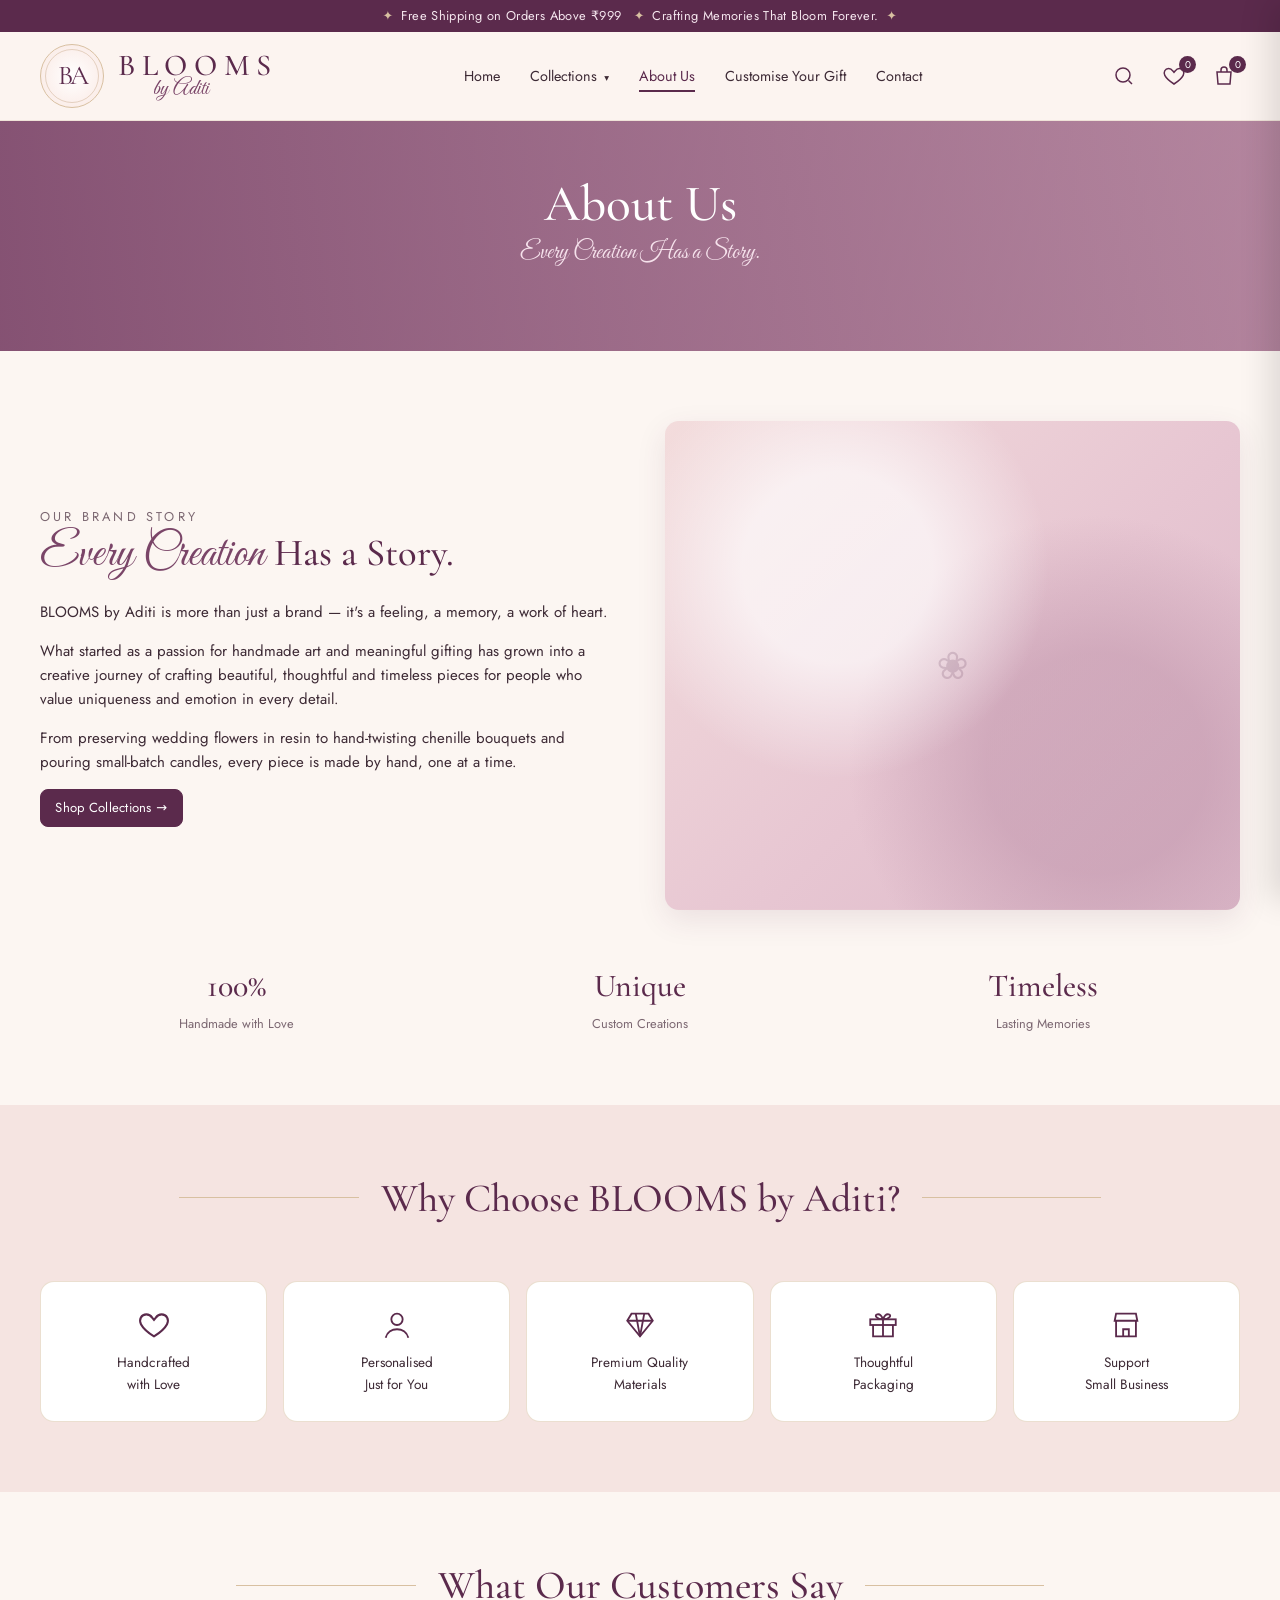
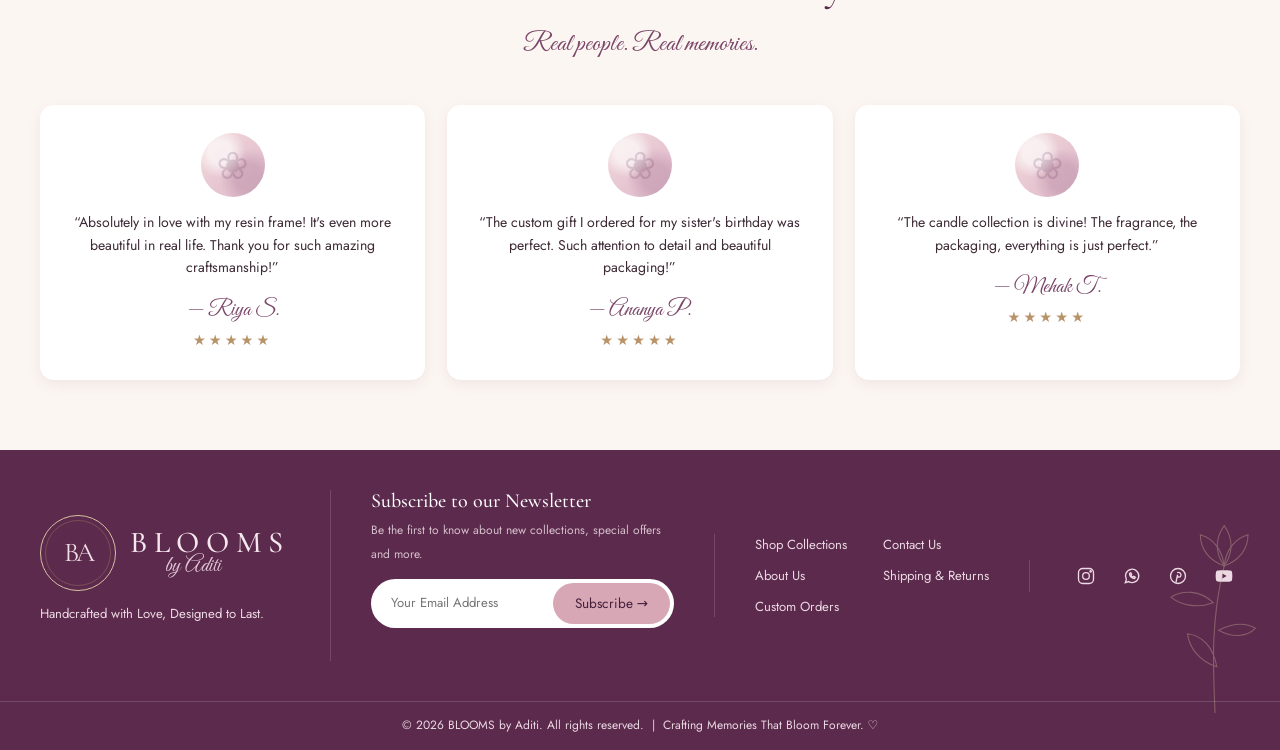
==== about.html @ 538638f1 "BLOOMS by Aditi website: home, collections, product, about and contact pages" ====
<!DOCTYPE html>
<html lang="en">
<head>
  <meta charset="UTF-8">
  <meta name="viewport" content="width=device-width, initial-scale=1.0">
  <title>About Us — BLOOMS by Aditi</title>
  <link rel="preconnect" href="https://fonts.googleapis.com">
  <link rel="preconnect" href="https://fonts.gstatic.com" crossorigin>
  <link href="https://fonts.googleapis.com/css2?family=Cormorant+Garamond:wght@400;500;600&family=Great+Vibes&family=Jost:wght@300;400;500;600&display=swap" rel="stylesheet">
  <link rel="stylesheet" href="css/style.css">
</head>
<body data-page="about">
  <div id="site-header"></div>

  <main>
    <section class="page-banner ph" data-img="banner-about.jpg">
      <div>
        <h1>About Us</h1>
        <p class="script">Every Creation Has a Story.</p>
      </div>
    </section>

    <section class="section">
      <div class="container story-grid">
        <div class="reveal">
          <span class="eyebrow" style="font-size:.8rem;letter-spacing:.25em;text-transform:uppercase;color:var(--muted)">Our Brand Story</span>
          <h2><span class="script" style="font-size:1.2em">Every Creation</span> Has a Story.</h2>
          <p>BLOOMS by Aditi is more than just a brand — it's a feeling, a memory, a work of heart.</p>
          <p>What started as a passion for handmade art and meaningful gifting has grown into a creative journey of crafting beautiful, thoughtful and timeless pieces for people who value uniqueness and emotion in every detail.</p>
          <p>From preserving wedding flowers in resin to hand-twisting chenille bouquets and pouring small-batch candles, every piece is made by hand, one at a time.</p>
          <a href="collections.html" class="btn btn-primary btn-sm">Shop Collections →</a>
        </div>
        <div class="ph reveal" data-img="about-story.jpg" role="img" aria-label="Aditi crafting a resin piece"></div>
      </div>
      <div class="container stats">
        <div><strong>100%</strong><span>Handmade with Love</span></div>
        <div><strong>Unique</strong><span>Custom Creations</span></div>
        <div><strong>Timeless</strong><span>Lasting Memories</span></div>
      </div>
    </section>

    <section class="section" style="background:var(--blush)">
      <div class="container">
        <div class="section-title"><h2>Why Choose BLOOMS by Aditi?</h2></div>
        <div class="values" id="values"></div>
      </div>
    </section>

    <section class="section">
      <div class="container">
        <div class="section-title">
          <h2>What Our Customers Say</h2>
          <p class="script">Real people. Real memories.</p>
        </div>
        <div class="reviews-grid" id="reviews"></div>
      </div>
    </section>
  </main>

  <div id="site-footer"></div>

  <script src="js/main.js"></script>
  <script>
    window.pageInit = () => {
      const vals = [
        [ICON.heart, "Handcrafted<br>with Love"],
        [ICON.user, "Personalised<br>Just for You"],
        [ICON.diamond, "Premium Quality<br>Materials"],
        [ICON.gift, "Thoughtful<br>Packaging"],
        [ICON.shop, "Support<br>Small Business"],
      ];
      document.getElementById("values").innerHTML =
        vals.map(([i, t]) => `<div class="value reveal">${i}${t}</div>`).join("");

      const reviews = [
        ["Absolutely in love with my resin frame! It's even more beautiful in real life. Thank you for such amazing craftsmanship!", "Riya S.", "avatar-1.jpg"],
        ["The custom gift I ordered for my sister's birthday was perfect. Such attention to detail and beautiful packaging!", "Ananya P.", "avatar-2.jpg"],
        ["The candle collection is divine! The fragrance, the packaging, everything is just perfect.", "Mehak T.", "avatar-3.jpg"],
      ];
      document.getElementById("reviews").innerHTML = reviews.map(([q, n, img]) => `
        <div class="review-card reveal">
          <div class="ph avatar" data-img="${img}"></div>
          <p>“${q}”</p>
          <cite class="script" style="font-style:normal;font-size:1.4rem">— ${n}</cite>
          <div class="stars">★★★★★</div>
        </div>`).join("");
    };
  </script>
</body>
</html>
---- css/style.css ----
/* =========================================================
   BLOOMS by Aditi — Global Styles
   ========================================================= */
:root {
  --plum: #5b2a4c;
  --plum-dark: #45203a;
  --plum-soft: #7a4568;
  --mauve: #b88aa3;
  --blush: #f5e4e1;
  --blush-2: #efd6d4;
  --cream: #fcf6f2;
  --cream-2: #f8ede8;
  --gold: #b8936a;
  --gold-soft: #d8c0a1;
  --text: #3d2a35;
  --muted: #7c6872;
  --white: #fff;
  --radius: 14px;
  --shadow: 0 10px 30px rgba(91, 42, 76, 0.10);
  --shadow-sm: 0 4px 14px rgba(91, 42, 76, 0.08);
  --serif: "Cormorant Garamond", "Playfair Display", Georgia, serif;
  --script: "Great Vibes", "Allura", cursive;
  --sans: "Jost", "Poppins", system-ui, sans-serif;
  --container: 1200px;
}

*, *::before, *::after { box-sizing: border-box; }
html { scroll-behavior: smooth; }
body {
  margin: 0;
  font-family: var(--sans);
  color: var(--text);
  background: var(--cream);
  line-height: 1.6;
  font-size: 15px;
  -webkit-font-smoothing: antialiased;
  overflow-x: hidden;
}
img { max-width: 100%; display: block; }
a { color: inherit; text-decoration: none; }
button { font-family: inherit; cursor: pointer; }
h1, h2, h3, h4 { font-family: var(--serif); font-weight: 500; color: var(--plum); margin: 0 0 .5em; line-height: 1.15; }
p { margin: 0 0 1em; }
.container { width: min(var(--container), 100% - 40px); margin-inline: auto; }
.script { font-family: var(--script); font-weight: 400; color: var(--plum-soft); }
.sr-only { position: absolute; width: 1px; height: 1px; overflow: hidden; clip: rect(0 0 0 0); }

/* ---------- Image placeholders (photo with soft fallback) ---------- */
.ph {
  position: relative;
  background-color: var(--blush-2);
  background-image:
    radial-gradient(circle at 30% 30%, rgba(255,255,255,.65) 0 18%, transparent 40%),
    radial-gradient(circle at 75% 70%, rgba(184,138,163,.45) 0 20%, transparent 45%),
    linear-gradient(135deg, #f3dcdc, #e7c6d2 55%, #dcb9c9);
  background-size: cover;
  background-position: center;
  overflow: hidden;
}
.ph[data-img] { background-size: cover; }
.ph::after { /* subtle flower mark when no image loaded */
  content: "❀";
  position: absolute; inset: 0;
  display: grid; place-items: center;
  font-size: 2.4rem; color: rgba(91,42,76,.18);
  pointer-events: none;
}
.ph.loaded::after { display: none; }

/* ---------- Buttons ---------- */
.btn {
  display: inline-flex; align-items: center; gap: .55em;
  padding: .8em 1.6em;
  border-radius: 8px;
  font-size: .9rem; letter-spacing: .02em;
  border: 1px solid var(--plum);
  transition: all .25s ease;
}
.btn-primary { background: var(--plum); color: var(--white); }
.btn-primary:hover { background: var(--plum-dark); transform: translateY(-2px); box-shadow: var(--shadow); }
.btn-outline { background: transparent; color: var(--plum); }
.btn-outline:hover { background: var(--plum); color: var(--white); }
.btn-sm { padding: .55em 1.1em; font-size: .82rem; }
.btn-block { width: 100%; justify-content: center; }
.arrow-link { font-size: .82rem; color: var(--plum); border-bottom: 1px solid var(--gold-soft); padding-bottom: 2px; display: inline-flex; gap: .4em; align-items: center; transition: gap .2s; }
.arrow-link:hover { gap: .75em; }

/* ---------- Announcement bar ---------- */
.announce {
  background: var(--plum);
  color: #f5e6ee;
  font-size: .8rem;
  text-align: center;
  padding: .45em 1em;
  letter-spacing: .03em;
}
.announce span.spark { color: var(--gold-soft); margin: 0 .6em; }

/* ---------- Header ---------- */
.site-header {
  position: sticky; top: 0; z-index: 50;
  background: rgba(252, 243, 240, .92);
  backdrop-filter: blur(8px);
  border-bottom: 1px solid rgba(184,147,106,.18);
}
.header-inner { display: flex; align-items: center; justify-content: space-between; gap: 24px; padding: 12px 0; }
.logo { display: flex; align-items: center; gap: 14px; }
.logo-mark {
  width: 64px; height: 64px; border-radius: 50%;
  border: 1.5px solid var(--gold-soft);
  display: grid; place-items: center;
  font-family: var(--serif); font-size: 1.7rem; color: var(--plum);
  letter-spacing: -.12em; position: relative;
  background: radial-gradient(circle, #fff 0, #fbeeea 70%);
}
.logo-mark::before {
  content: ""; position: absolute; inset: 4px; border-radius: 50%;
  border: 1px solid rgba(184,147,106,.35);
}
.logo-text { display: flex; flex-direction: column; line-height: 1; }
.logo-text strong { font-family: var(--serif); font-weight: 500; font-size: 1.9rem; letter-spacing: .22em; color: var(--plum); }
.logo-text em { font-family: var(--script); font-style: normal; font-size: 1.35rem; color: var(--plum-soft); margin-left: 2.2rem; margin-top: -2px; }

.main-nav ul { list-style: none; display: flex; gap: 30px; margin: 0; padding: 0; }
.main-nav a { font-size: .9rem; position: relative; padding: 6px 0; color: var(--text); }
.main-nav a::after { content: ""; position: absolute; left: 0; bottom: 0; height: 1.5px; width: 0; background: var(--plum); transition: width .25s; }
.main-nav a:hover::after, .main-nav a.active::after { width: 100%; }
.main-nav a.active { color: var(--plum); }
.has-dropdown { position: relative; }
.has-dropdown > a::before { content: ""; }
.dropdown {
  position: absolute; top: 100%; left: -16px; min-width: 230px;
  background: var(--white); border-radius: 10px; box-shadow: var(--shadow);
  padding: 10px 0; opacity: 0; visibility: hidden; transform: translateY(8px);
  transition: all .2s; list-style: none; display: block !important;
}
.has-dropdown:hover .dropdown, .has-dropdown:focus-within .dropdown { opacity: 1; visibility: visible; transform: translateY(0); }
.dropdown li a { display: block; padding: 8px 18px; font-size: .85rem; }
.dropdown li a::after { display: none; }
.dropdown li a:hover { background: var(--cream-2); color: var(--plum); }
.chev { font-size: .6rem; margin-left: 3px; }

.header-icons { display: flex; align-items: center; gap: 18px; }
.icon-btn { background: none; border: 0; padding: 4px; color: var(--plum); position: relative; display: grid; place-items: center; }
.icon-btn svg { width: 24px; height: 24px; }
.badge {
  position: absolute; top: -4px; right: -6px;
  background: var(--plum); color: #fff; font-size: .62rem;
  width: 17px; height: 17px; border-radius: 50%; display: grid; place-items: center;
}
.menu-toggle { display: none; }

/* Search overlay */
.search-bar { display: none; padding: 0 0 14px; }
.search-bar.open { display: block; }
.search-bar input {
  width: 100%; padding: 12px 18px; border-radius: 30px;
  border: 1px solid var(--gold-soft); background: #fff; font: inherit; outline: none;
}

/* ---------- Hero ---------- */
.hero {
  position: relative;
  background: linear-gradient(90deg, #fbeee9 0%, #f7e1dd 45%, #f1d3d3 100%);
  overflow: hidden;
}
.hero-inner { display: grid; grid-template-columns: 1fr 1.1fr; align-items: center; min-height: 460px; }
.hero-copy { padding: 60px 0; position: relative; z-index: 2; }
.hero h1 { font-size: clamp(2.6rem, 5vw, 4.1rem); margin-bottom: .35em; }
.hero h1 .script { font-size: 1.25em; line-height: .8; }
.hero p.lead { font-size: 1.05rem; color: var(--text); margin-bottom: 1.8em; }
.hero-actions { display: flex; gap: 16px; flex-wrap: wrap; }
.hero-visual { position: relative; height: 100%; min-height: 460px; }
.hero-visual .ph { position: absolute; inset: 0; border-radius: 0; }
.hero-visual::before {
  content: ""; position: absolute; inset: 0; z-index: 1; pointer-events: none;
  background: linear-gradient(90deg, #f7e1dd 0%, rgba(247,225,221,0) 25%);
}
.hero-floral {
  position: absolute; left: -10px; top: 20px; width: 140px; opacity: .55; z-index: 1;
  color: var(--gold);
}
.sparkle { color: var(--gold); position: absolute; }

/* ---------- Section headings ---------- */
.section { padding: 70px 0; }
.section-sm { padding: 50px 0; }
.section-title { text-align: center; margin-bottom: 40px; }
.section-title .eyebrow { font-size: .78rem; letter-spacing: .3em; text-transform: uppercase; color: var(--muted); display: block; margin-bottom: 6px; }
.section-title h2 {
  font-size: clamp(1.9rem, 3.2vw, 2.5rem);
  display: inline-flex; align-items: center; gap: 22px;
}
.section-title h2::before, .section-title h2::after {
  content: ""; width: clamp(40px, 14vw, 200px); height: 1px; background: var(--gold-soft);
}
.section-title .bow { display: block; color: var(--gold); font-size: 1.1rem; margin-top: -6px; }
.section-title p.script { font-size: 1.6rem; margin-top: -4px; }

/* ---------- Collection cards ---------- */
.collections-grid { display: grid; grid-template-columns: repeat(6, 1fr); gap: 18px; }
.collection-card {
  background: var(--white);
  border: 1px solid rgba(216,192,161,.55);
  border-radius: var(--radius);
  overflow: hidden;
  display: flex; flex-direction: column;
  transition: transform .3s, box-shadow .3s;
}
.collection-card:hover { transform: translateY(-6px); box-shadow: var(--shadow); }
.collection-card .ph { aspect-ratio: 4/3.6; }
.collection-card .body { padding: 16px 14px 18px; display: flex; flex-direction: column; flex: 1; background: linear-gradient(#fff, #fdf6f3); }
.collection-card .num { font-family: var(--serif); font-size: 1rem; color: var(--muted); }
.collection-card h3 { font-size: 1.2rem; margin: 2px 0 6px; }
.collection-card p { font-size: .8rem; color: var(--muted); margin-bottom: 14px; flex: 1; }
.collection-card .ph { transition: transform .5s; }
.collection-card:hover .ph { transform: scale(1.04); }

/* ---------- Bestsellers + About split ---------- */
.split-band { display: grid; grid-template-columns: minmax(0, 1fr) minmax(0, 1fr); background: var(--cream-2); }
.split-band > * { min-width: 0; }
.bestsellers { padding: 40px 40px 40px max(20px, calc((100vw - var(--container)) / 2)); }
.bestsellers-head { display: flex; align-items: center; justify-content: space-between; margin-bottom: 22px; }
.bestsellers-head h2 { font-size: 2rem; margin: 0; }
.bestsellers-head h2 .script { font-size: 1.5rem; margin-left: 8px; }
.slider-nav { display: flex; gap: 8px; }
.round-btn {
  width: 32px; height: 32px; border-radius: 50%;
  border: 1px solid var(--plum); background: transparent; color: var(--plum);
  display: grid; place-items: center; transition: all .2s;
}
.round-btn:hover { background: var(--plum); color: #fff; }
.product-track { display: grid; grid-auto-flow: column; grid-auto-columns: calc((100% - 42px) / 4); gap: 14px; overflow-x: auto; scroll-snap-type: x mandatory; scrollbar-width: none; scroll-behavior: smooth; }
.product-track::-webkit-scrollbar { display: none; }
.product-card { scroll-snap-align: start; position: relative; }
.product-card .ph { aspect-ratio: 1/1; border-radius: 10px; box-shadow: var(--shadow-sm); }
.product-card .wish {
  position: absolute; top: 8px; right: 8px; z-index: 2;
  width: 26px; height: 26px; border-radius: 50%; background: #fff; border: 0;
  display: grid; place-items: center; color: var(--plum); font-size: .8rem;
  box-shadow: 0 2px 6px rgba(0,0,0,.08);
}
.product-card .wish.on { background: var(--plum); color: #fff; }
.product-card h4 { font-family: var(--sans); font-size: .85rem; font-weight: 500; color: var(--text); margin: 12px 0 2px; }
.product-card .price { font-size: .85rem; color: var(--plum); font-weight: 500; }

.about-teaser {
  position: relative; padding: 40px max(20px, calc((100vw - var(--container)) / 2)) 40px 40px;
  background: linear-gradient(120deg, #f7e2e0, #f0d4d6);
  display: grid; grid-template-columns: 1.1fr 1fr; gap: 20px; align-items: center;
  overflow: hidden;
}
.about-teaser .eyebrow { font-family: var(--serif); font-size: 1.2rem; color: var(--text); }
.about-teaser h2 { font-size: 2.3rem; margin: 6px 0 16px; }
.about-teaser p { font-size: .88rem; color: var(--text); }
.polaroid {
  background: #fff; padding: 12px 12px 50px; transform: rotate(5deg);
  box-shadow: var(--shadow); position: relative; width: 100%; max-width: 260px; justify-self: center; margin: 0;
}
.polaroid .ph { aspect-ratio: 1/1; }
.polaroid figcaption { position: absolute; bottom: 10px; left: 0; right: 0; text-align: center; font-family: var(--script); font-size: 1.5rem; color: var(--plum); }

/* ---------- Why choose ---------- */
.why { background: var(--blush); padding: 22px 0; }
.why-inner { display: grid; grid-template-columns: 1.3fr repeat(4, 1fr); align-items: center; }
.why-inner h2 { font-size: 1.6rem; margin: 0; }
.why-item { text-align: center; font-size: .8rem; color: var(--text); border-left: 1px solid var(--gold-soft); padding: 4px 10px; }
.why-item svg { width: 30px; height: 30px; color: var(--plum); margin: 0 auto 6px; display: block; }

/* ---------- Testimonials + Instagram ---------- */
.social-band { display: grid; grid-template-columns: 1fr 1.6fr; gap: 40px; }
.social-band > div:first-child { border-right: 1px solid var(--gold-soft); padding-right: 40px; }
.social-band h2 { font-size: 1.7rem; margin-bottom: 0; }
.social-band .script { font-size: 1.5rem; }
.testimonial { display: flex; align-items: center; gap: 18px; margin-top: 18px; }
.testimonial .avatar { width: 84px; height: 84px; border-radius: 50%; flex-shrink: 0; }
.stars { color: var(--gold); letter-spacing: 3px; font-size: .9rem; }
.testimonial blockquote { margin: 4px 0; font-size: .88rem; }
.testimonial cite { font-family: var(--script); font-style: normal; font-size: 1.3rem; color: var(--plum-soft); }
.t-slider { display: flex; align-items: center; gap: 10px; }
.t-slider .t-arrow { background: none; border: 0; font-size: 1.4rem; color: var(--plum); }
.t-slide { display: none; animation: fade .5s; }
.t-slide.active { display: flex; }
@keyframes fade { from { opacity: 0; transform: translateY(6px); } to { opacity: 1; transform: none; } }
.insta-head { display: flex; justify-content: space-between; align-items: center; margin-bottom: 18px; gap: 12px; }
.insta-grid { display: grid; grid-template-columns: repeat(6, 1fr); gap: 10px; }
.insta-grid a { display: block; position: relative; }
.insta-grid .ph { aspect-ratio: 1/1; border-radius: 4px; }
.insta-grid a::after {
  content: "♡"; position: absolute; inset: 0; display: grid; place-items: center;
  background: rgba(91,42,76,.45); color: #fff; font-size: 1.4rem; opacity: 0; transition: opacity .25s; border-radius: 4px;
}
.insta-grid a:hover::after { opacity: 1; }

/* ---------- Feature banners (raw materials / story) ---------- */
.banners { display: grid; grid-template-columns: 1fr 1fr; gap: 24px; }
.banner { border-radius: var(--radius); overflow: hidden; display: grid; grid-template-columns: 1fr 1.2fr; min-height: 190px; border: 1px solid rgba(216,192,161,.6); }
.banner .ph { min-height: 190px; }
.banner .copy { padding: 28px; display: flex; flex-direction: column; justify-content: center; background: linear-gradient(90deg, #fcefe9, #f8e6e2); }
.banner h3 { font-family: var(--sans); font-size: 1rem; letter-spacing: .1em; text-transform: uppercase; color: var(--plum); }
.banner.story .copy { background: linear-gradient(90deg, #ecd3dc, #e4c3d1); }
.banner.story h3 { font-family: var(--script); text-transform: none; letter-spacing: 0; font-size: 2.6rem; font-weight: 400; }

/* ---------- Newsletter / Footer ---------- */
.site-footer { background: var(--plum); color: #ecd9e3; position: relative; overflow: hidden; }
.footer-grid { display: grid; grid-template-columns: 1fr 1.4fr 1fr auto; gap: 40px; padding: 40px 0; align-items: center; }
.footer-grid > * + * { border-left: 1px solid rgba(255,255,255,.15); padding-left: 40px; }
.site-footer .logo-mark { background: transparent; color: #f2dfe8; border-color: var(--gold-soft); width: 76px; height: 76px; }
.site-footer .logo-text strong { color: #f6e7ee; }
.site-footer .logo-text em { color: #e2c7d6; }
.footer-tag { font-size: .82rem; margin-top: 12px; }
.site-footer h4 { color: #fff; font-size: 1.25rem; margin-bottom: 4px; }
.site-footer small { font-size: .75rem; opacity: .85; }
.newsletter { display: flex; margin-top: 14px; background: #fff; border-radius: 30px; padding: 4px; }
.newsletter input { flex: 1; border: 0; outline: none; padding: 10px 16px; border-radius: 30px; font: inherit; font-size: .82rem; min-width: 0; }
.newsletter button { border: 0; border-radius: 30px; background: #d7a7b6; color: var(--plum-dark); padding: 10px 22px; font-size: .85rem; transition: background .2s; }
.newsletter button:hover { background: #e9bfcc; }
.form-msg { font-size: .8rem; margin-top: 8px; min-height: 1em; color: #f7d9e4; }
.footer-links { display: grid; grid-template-columns: 1fr 1fr; gap: 10px 36px; font-size: .82rem; }
.footer-links a { white-space: nowrap; }
.footer-links a:hover { color: #fff; text-decoration: underline; }
.socials { display: flex; gap: 14px; }
.socials a { width: 32px; height: 32px; display: grid; place-items: center; border-radius: 50%; transition: background .2s; }
.socials a:hover { background: rgba(255,255,255,.12); }
.socials svg { width: 20px; height: 20px; }
.footer-bottom { border-top: 1px solid rgba(255,255,255,.15); text-align: center; font-size: .75rem; padding: 14px 0; }
.footer-floral { position: absolute; right: 10px; bottom: 30px; width: 110px; opacity: .35; color: var(--gold-soft); }

/* ---------- Page banner (inner pages) ---------- */
.page-banner {
  position: relative; min-height: 230px; display: grid; place-items: center; text-align: center;
  background: linear-gradient(90deg, rgba(122,69,104,.85), rgba(184,138,163,.65)), linear-gradient(135deg, #c9a0b5, #a77791);
  color: #fff;
}
.page-banner.ph::after { display: none; }
.page-banner h1 { color: #fff; font-size: clamp(2.2rem, 4vw, 3.2rem); margin: 0; }
.page-banner .script { color: #f6e2ec; font-size: 1.5rem; }
.breadcrumbs { font-size: .8rem; color: var(--muted); padding: 18px 0 0; }
.breadcrumbs a:hover { color: var(--plum); }

/* ---------- Collections page ---------- */
.collections-page-grid { display: grid; grid-template-columns: repeat(3, 1fr); gap: 26px; }
.collections-page-grid .collection-card .ph { aspect-ratio: 4/3; }
.toolbar { display: flex; justify-content: space-between; align-items: center; gap: 14px; margin-bottom: 26px; flex-wrap: wrap; }
.chips { display: flex; gap: 8px; flex-wrap: wrap; }
.chip { border: 1px solid var(--gold-soft); background: #fff; padding: 6px 14px; border-radius: 20px; font-size: .8rem; color: var(--text); transition: all .2s; }
.chip.active, .chip:hover { background: var(--plum); color: #fff; border-color: var(--plum); }
select.sort { border: 1px solid var(--gold-soft); background: #fff; padding: 7px 12px; border-radius: 8px; font: inherit; font-size: .82rem; color: var(--text); }
.shop-grid { display: grid; grid-template-columns: repeat(4, 1fr); gap: 22px; }
.shop-grid .product-card { position: relative; }
.shop-grid .product-card .ph { position: relative; }
.add-mini { margin-top: 8px; }
.pagination { display: flex; gap: 8px; justify-content: center; margin-top: 40px; }
.pagination button { width: 34px; height: 34px; border-radius: 6px; border: 1px solid var(--gold-soft); background: #fff; color: var(--plum); }
.pagination button.active { background: var(--plum); color: #fff; border-color: var(--plum); }

/* ---------- Product page ---------- */
.product-layout { display: grid; grid-template-columns: 90px 1.2fr 1fr; gap: 24px; align-items: start; }
.thumbs { display: flex; flex-direction: column; gap: 12px; }
.thumbs button { padding: 0; border: 1.5px solid transparent; border-radius: 8px; overflow: hidden; background: none; }
.thumbs button.active { border-color: var(--plum); }
.thumbs .ph { aspect-ratio: 1/1; }
.thumbs .ph::after { font-size: 1rem; }
.main-image { border-radius: var(--radius); aspect-ratio: 1/1; box-shadow: var(--shadow-sm); }
.product-info h1 { font-size: 2.3rem; margin-bottom: .2em; }
.product-info .price { font-size: 1.4rem; color: var(--plum); font-weight: 500; }
.product-info .reviews { font-size: .8rem; color: var(--muted); margin: 4px 0 14px; }
.product-info ul { padding-left: 1.1em; font-size: .88rem; }
.product-info h5 { font-family: var(--sans); font-size: .85rem; font-weight: 600; margin: 18px 0 8px; color: var(--plum); }
.swatches { display: flex; gap: 10px; }
.swatch { width: 28px; height: 28px; border-radius: 50%; border: 2px solid #fff; box-shadow: 0 0 0 1px var(--gold-soft); }
.swatch.active { box-shadow: 0 0 0 2px var(--plum); }
.check { display: flex; gap: 8px; align-items: center; font-size: .85rem; margin-bottom: 6px; }
.check input { accent-color: var(--plum); }
textarea, .field {
  width: 100%; border: 1px solid var(--gold-soft); border-radius: 8px; padding: 10px 12px;
  font: inherit; font-size: .85rem; background: #fff; resize: vertical; outline: none;
}
textarea:focus, .field:focus { border-color: var(--plum); }
.qty { display: inline-flex; border: 1px solid var(--gold-soft); border-radius: 8px; overflow: hidden; margin: 14px 0; }
.qty button { width: 36px; border: 0; background: #fff; font-size: 1rem; color: var(--plum); }
.qty input { width: 44px; text-align: center; border: 0; font: inherit; }
.buy-actions { display: grid; gap: 10px; }
.perks { font-size: .8rem; color: var(--muted); margin-top: 14px; display: grid; gap: 4px; }

/* ---------- About page ---------- */
.story-grid { display: grid; grid-template-columns: 1fr 1fr; gap: 50px; align-items: center; }
.story-grid .ph { aspect-ratio: 4/3.4; border-radius: var(--radius); box-shadow: var(--shadow); }
.story-grid h2 { font-size: 2.4rem; }
.stats { display: grid; grid-template-columns: repeat(3, 1fr); text-align: center; gap: 10px; margin-top: 50px; }
.stats strong { font-family: var(--serif); font-size: 2rem; color: var(--plum); display: block; font-weight: 500; }
.stats span { font-size: .8rem; color: var(--muted); }
.values { display: grid; grid-template-columns: repeat(5, 1fr); gap: 16px; text-align: center; }
.value { background: #fff; border-radius: var(--radius); padding: 26px 14px; border: 1px solid rgba(216,192,161,.5); font-size: .85rem; }
.value svg { width: 34px; height: 34px; color: var(--plum); margin: 0 auto 10px; display: block; }
.reviews-grid { display: grid; grid-template-columns: repeat(3, 1fr); gap: 22px; }
.review-card { background: #fff; padding: 28px 24px; border-radius: var(--radius); text-align: center; box-shadow: var(--shadow-sm); font-size: .88rem; }
.review-card .avatar { width: 64px; height: 64px; border-radius: 50%; margin: 0 auto 14px; }

/* ---------- Contact / custom ---------- */
.form-grid { display: grid; grid-template-columns: 1fr 1fr; gap: 16px; }
.form-grid .full { grid-column: 1 / -1; }
.form-grid label { font-size: .82rem; color: var(--muted); display: block; margin-bottom: 6px; }
.contact-layout { display: grid; grid-template-columns: 1fr 1.4fr; gap: 50px; }
.contact-card { background: var(--blush); border-radius: var(--radius); padding: 30px; }
.contact-card p { font-size: .9rem; }

/* ---------- Cart drawer ---------- */
.drawer-backdrop { position: fixed; inset: 0; background: rgba(40,20,32,.4); opacity: 0; visibility: hidden; transition: .3s; z-index: 90; }
.drawer {
  position: fixed; top: 0; right: 0; height: 100%; width: min(380px, 92vw); background: var(--cream);
  z-index: 100; transform: translateX(100%); transition: transform .35s ease; display: flex; flex-direction: column;
  box-shadow: -10px 0 30px rgba(0,0,0,.12);
}
.drawer.open { transform: none; }
.drawer.open + .drawer-backdrop, .drawer-backdrop.open { opacity: 1; visibility: visible; }
.drawer header { display: flex; justify-content: space-between; align-items: center; padding: 20px; border-bottom: 1px solid var(--gold-soft); }
.drawer header h3 { margin: 0; font-size: 1.5rem; }
.drawer .items { flex: 1; overflow: auto; padding: 16px 20px; }
.drawer .item { display: grid; grid-template-columns: 60px 1fr auto; gap: 12px; align-items: center; padding: 10px 0; border-bottom: 1px dashed var(--gold-soft); font-size: .85rem; }
.drawer .item .ph { width: 60px; height: 60px; border-radius: 8px; }
.drawer .item .ph::after { font-size: 1rem; }
.drawer .item button { background: none; border: 0; color: var(--muted); font-size: 1.1rem; }
.drawer footer { padding: 20px; border-top: 1px solid var(--gold-soft); }
.drawer .total { display: flex; justify-content: space-between; margin-bottom: 12px; font-weight: 500; }
.empty { text-align: center; color: var(--muted); padding: 40px 0; }

/* Toast */
.toast {
  position: fixed; bottom: 24px; left: 50%; transform: translate(-50%, 20px);
  background: var(--plum); color: #fff; padding: 10px 22px; border-radius: 30px; font-size: .85rem;
  opacity: 0; transition: .3s; z-index: 120; pointer-events: none;
}
.toast.show { opacity: 1; transform: translate(-50%, 0); }

/* Reveal on scroll */
.reveal { opacity: 0; transform: translateY(24px); transition: opacity .7s ease, transform .7s ease; }
.reveal.in { opacity: 1; transform: none; }

/* Mobile bottom nav */
.mobile-tabbar { display: none; }

/* =========================================================
   Responsive
   ========================================================= */
@media (max-width: 1100px) {
  .collections-grid { grid-template-columns: repeat(3, 1fr); }
  .split-band { grid-template-columns: minmax(0, 1fr); }
  .bestsellers, .about-teaser { padding: 40px 20px; }
  .footer-grid { grid-template-columns: 1fr 1fr; }
  .footer-grid > * + * { border-left: 0; padding-left: 0; }
  .shop-grid { grid-template-columns: repeat(3, 1fr); }
  .values { grid-template-columns: repeat(3, 1fr); }
}

@media (max-width: 900px) {
  .main-nav {
    position: fixed; inset: 0 auto 0 0; width: min(300px, 85vw); background: var(--cream);
    transform: translateX(-100%); transition: transform .3s; z-index: 110; padding: 80px 26px;
    box-shadow: 10px 0 30px rgba(0,0,0,.1);
  }
  .main-nav.open { transform: none; }
  .main-nav ul { flex-direction: column; gap: 14px; }
  .main-nav a { font-size: 1.05rem; }
  .dropdown { position: static; opacity: 1; visibility: visible; transform: none; box-shadow: none; background: transparent; padding: 4px 0 0 10px; }
  .menu-toggle { display: grid; }
  .logo-mark { width: 48px; height: 48px; font-size: 1.3rem; }
  .logo-text strong { font-size: 1.4rem; }
  .logo-text em { font-size: 1.05rem; margin-left: 1.6rem; }
  .header-icons .wish-icon { display: none; }
  .header-inner { gap: 10px; }
  .header-icons { gap: 10px; }
  .logo { gap: 8px; min-width: 0; }

  .hero-inner { grid-template-columns: 1fr; }
  .hero-copy { padding: 40px 0 30px; text-align: left; }
  .hero-visual { min-height: 300px; margin: 0 -20px; }
  .hero-visual::before { background: linear-gradient(180deg, #f7e1dd 0%, rgba(247,225,221,0) 20%); }
  .hero-floral { display: none; }

  .why-inner { grid-template-columns: repeat(2, 1fr); gap: 18px; }
  .why-inner h2 { grid-column: 1 / -1; text-align: center; }
  .why-item { border-left: 0; }
  .social-band { grid-template-columns: 1fr; }
  .social-band > div:first-child { border-right: 0; padding-right: 0; border-bottom: 1px solid var(--gold-soft); padding-bottom: 30px; }
  .insta-grid { grid-template-columns: repeat(3, 1fr); }
  .banners { grid-template-columns: 1fr; }
  .about-teaser { grid-template-columns: 1fr; }
  .product-track { grid-auto-columns: calc((100% - 14px) / 2.3); }

  .collections-page-grid { grid-template-columns: repeat(2, 1fr); }
  .shop-grid { grid-template-columns: repeat(2, 1fr); }
  .product-layout { grid-template-columns: 1fr; }
  .thumbs { flex-direction: row; order: 2; }
  .thumbs button { width: 70px; }
  .story-grid, .contact-layout { grid-template-columns: 1fr; gap: 30px; }
  .reviews-grid { grid-template-columns: 1fr; }

  body { padding-bottom: 64px; }
  .mobile-tabbar {
    display: grid; grid-template-columns: repeat(4, 1fr);
    position: fixed; bottom: 0; left: 0; right: 0; z-index: 60;
    background: #fff; border-top: 1px solid var(--gold-soft); padding: 8px 0 10px;
  }
  .mobile-tabbar a { display: flex; flex-direction: column; align-items: center; font-size: .7rem; color: var(--muted); gap: 2px; }
  .mobile-tabbar a.active { color: var(--plum); }
  .mobile-tabbar svg { width: 22px; height: 22px; }
}

@media (max-width: 600px) {
  .collections-grid { grid-template-columns: repeat(2, 1fr); gap: 12px; }
  .collection-card h3 { font-size: 1.05rem; }
  .section { padding: 50px 0; }
  .section-title h2::before, .section-title h2::after { width: 26px; }
  .footer-grid { grid-template-columns: 1fr; text-align: center; }
  .footer-grid .logo { justify-content: center; }
  .socials { justify-content: center; }
  .footer-links { justify-items: center; }
  .banner { grid-template-columns: 1fr; }
  .banner .ph { min-height: 160px; }
  .testimonial { flex-direction: column; text-align: center; }
  .values { grid-template-columns: repeat(2, 1fr); }
  .form-grid { grid-template-columns: 1fr; }
  .stats strong { font-size: 1.5rem; }
  .announce { font-size: .7rem; }
  .bestsellers-head h2 { font-size: 1.6rem; }
  .bestsellers-head h2 .script { display: block; margin: 0; }
}

@media (prefers-reduced-motion: reduce) {
  *, *::before, *::after { animation: none !important; transition: none !important; }
  .reveal { opacity: 1; transform: none; }
}
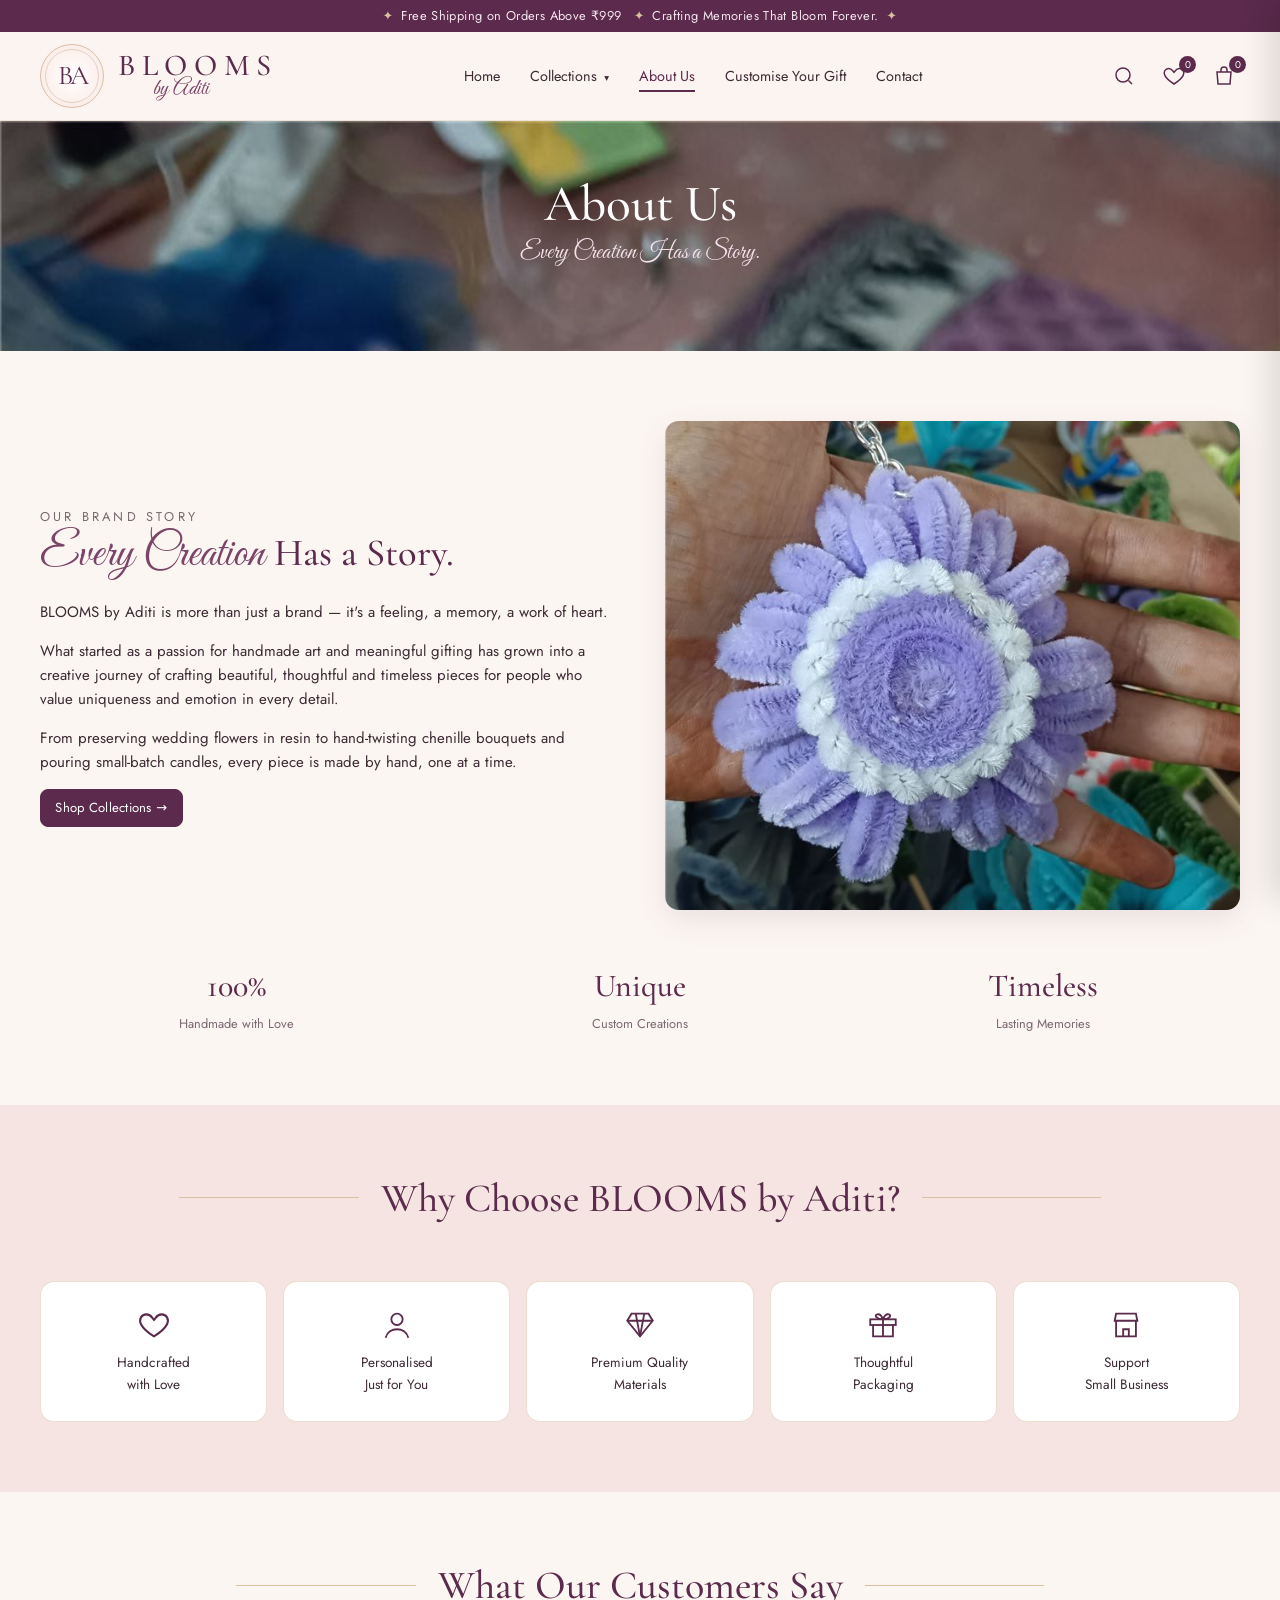
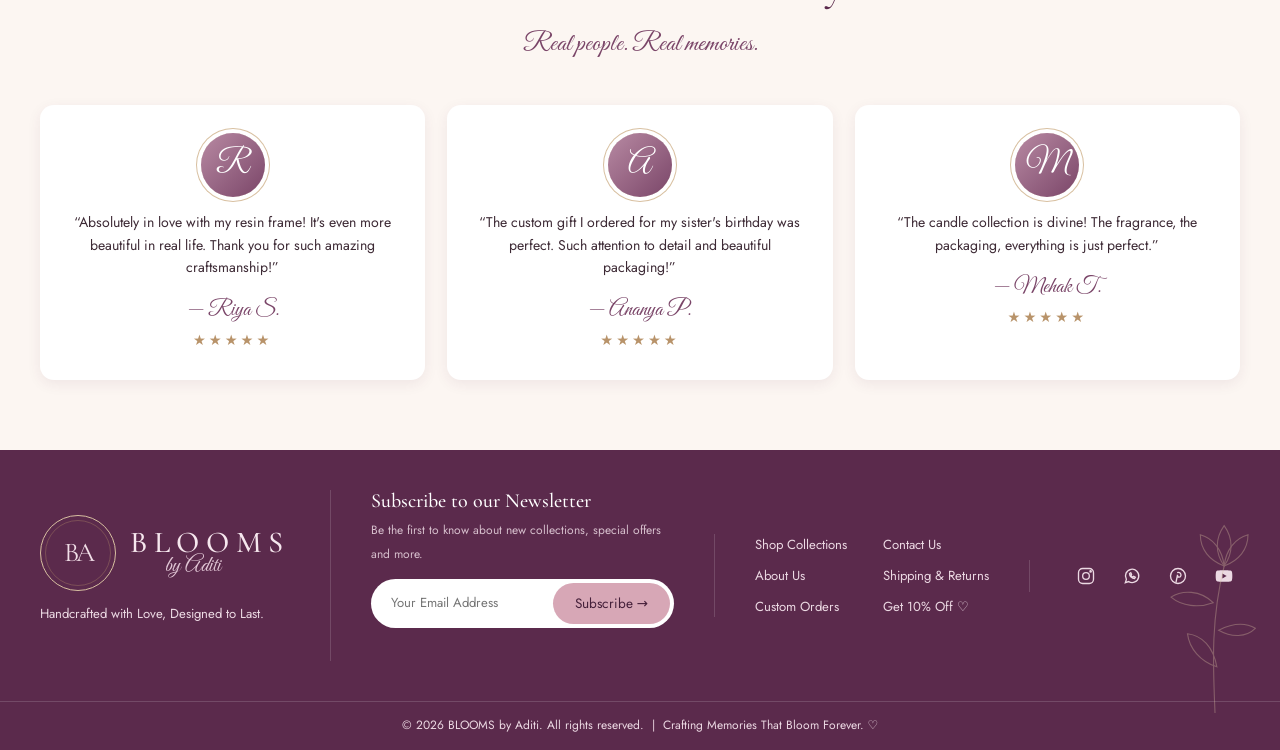
==== commit 6d5bacfa: "Use real product photos and studio videos; real product catalogue" ====
--- a/about.html
+++ b/about.html
@@ -79,7 +79,7 @@
       ];
       document.getElementById("reviews").innerHTML = reviews.map(([q, n, img]) => `
         <div class="review-card reveal">
-          <div class="ph avatar" data-img="${img}"></div>
+          <div class="avatar avatar-initial">${n.charAt(0)}</div>
           <p>“${q}”</p>
           <cite class="script" style="font-style:normal;font-size:1.4rem">— ${n}</cite>
           <div class="stars">★★★★★</div>
--- a/css/style.css
+++ b/css/style.css
@@ -274,6 +274,11 @@
 .social-band .script { font-size: 1.5rem; }
 .testimonial { display: flex; align-items: center; gap: 18px; margin-top: 18px; }
 .testimonial .avatar { width: 84px; height: 84px; border-radius: 50%; flex-shrink: 0; }
+.avatar-initial {
+  display: grid; place-items: center; font-family: var(--script); font-size: 2.6rem; color: #fff;
+  background: linear-gradient(135deg, var(--mauve), var(--plum-soft)); box-shadow: 0 0 0 4px #fff, 0 0 0 5px var(--gold-soft);
+}
+.review-card .avatar-initial { font-size: 2rem; }
 .stars { color: var(--gold); letter-spacing: 3px; font-size: .9rem; }
 .testimonial blockquote { margin: 4px 0; font-size: .88rem; }
 .testimonial cite { font-family: var(--script); font-style: normal; font-size: 1.3rem; color: var(--plum-soft); }
@@ -300,6 +305,22 @@
 .banner h3 { font-family: var(--sans); font-size: 1rem; letter-spacing: .1em; text-transform: uppercase; color: var(--plum); }
 .banner.story .copy { background: linear-gradient(90deg, #ecd3dc, #e4c3d1); }
 .banner.story h3 { font-family: var(--script); text-transform: none; letter-spacing: 0; font-size: 2.6rem; font-weight: 400; }
+
+/* ---------- Watch us create (video reels) ---------- */
+.reels-head { display: flex; justify-content: space-between; align-items: flex-end; gap: 16px; margin-bottom: 22px; }
+.reels-head h2 { font-size: clamp(1.7rem, 3vw, 2.3rem); margin: 0; }
+.reels-head .script { font-size: 1.5rem; }
+.reels { display: grid; grid-auto-flow: column; grid-auto-columns: calc((100% - 4 * 16px) / 5); gap: 16px; overflow-x: auto; scroll-snap-type: x mandatory; scrollbar-width: none; }
+.reels::-webkit-scrollbar { display: none; }
+.reel { margin: 0; position: relative; aspect-ratio: 9 / 16; border-radius: 16px; overflow: hidden; scroll-snap-align: start; background: var(--blush-2); box-shadow: var(--shadow-sm); }
+.reel video { width: 100%; height: 100%; object-fit: cover; display: block; }
+.reel figcaption {
+  position: absolute; left: 0; right: 0; bottom: 0; padding: 30px 14px 12px; color: #fff; font-size: .82rem;
+  background: linear-gradient(transparent, rgba(45,20,36,.7));
+}
+.reel figcaption strong { font-family: var(--serif); font-size: 1.15rem; font-weight: 500; display: block; }
+@media (max-width: 900px) { .reels { grid-auto-columns: 42%; } }
+@media (max-width: 600px) { .reels { grid-auto-columns: 62%; } .reels-head { flex-direction: column; align-items: flex-start; } }
 
 /* ---------- Newsletter / Footer ---------- */
 .site-footer { background: var(--plum); color: #ecd9e3; position: relative; overflow: hidden; }
@@ -356,6 +377,8 @@
 
 /* ---------- Product page ---------- */
 .product-layout { display: grid; grid-template-columns: 90px 1.2fr 1fr; gap: 24px; align-items: start; }
+[hidden] { display: none !important; }
+.product-layout.no-thumbs { grid-template-columns: 1.2fr 1fr; }
 .thumbs { display: flex; flex-direction: column; gap: 12px; }
 .thumbs button { padding: 0; border: 1.5px solid transparent; border-radius: 8px; overflow: hidden; background: none; }
 .thumbs button.active { border-color: var(--plum); }
@@ -433,6 +456,116 @@
 }
 .toast.show { opacity: 1; transform: translate(-50%, 0); }
 
+/* ---------- Newsletter popup: a greeting card that opens like a book ---------- */
+.nl-popup {
+  position: fixed; inset: 0; z-index: 150; display: grid; place-items: center; padding: 16px;
+  background: rgba(45, 20, 36, .55); backdrop-filter: blur(3px);
+  opacity: 0; visibility: hidden; transition: opacity .5s, visibility .5s;
+}
+.nl-popup.show { opacity: 1; visibility: visible; }
+.nl-book {
+  position: relative; width: min(780px, 100%); height: 500px; perspective: 2600px;
+  transform: translateX(-25%) scale(.92); transition: transform 1.4s cubic-bezier(.6,.1,.2,1);
+}
+.nl-popup.show .nl-book { transform: translateX(-25%) scale(1); }
+.nl-popup.open .nl-book { transform: none; }
+.nl-page {
+  position: absolute; top: 0; right: 0; width: 50%; height: 100%;
+  background: #fffaf7; border-radius: 0 14px 14px 0;
+  box-shadow: 0 20px 50px rgba(45,20,36,.35), inset 8px 0 18px -10px rgba(91,42,76,.25);
+  padding: 44px 40px; display: flex; flex-direction: column; justify-content: center;
+}
+.nl-page::before, .nl-back::before { /* inner gold rule like stationery */
+  content: ""; position: absolute; inset: 12px; border: 1px solid rgba(184,147,106,.45); border-radius: 8px; pointer-events: none;
+}
+.nl-cover {
+  position: absolute; top: 0; left: 50%; width: 50%; height: 100%; z-index: 2;
+  transform-origin: left center; transform-style: preserve-3d;
+  transition: transform 1.6s cubic-bezier(.6,.1,.2,1);
+}
+.nl-popup.open .nl-cover { transform: rotateY(-180deg); }
+.nl-face { position: absolute; inset: 0; backface-visibility: hidden; -webkit-backface-visibility: hidden; }
+.nl-front {
+  border-radius: 0 14px 14px 0; color: #f6e7ee; text-align: center;
+  display: flex; flex-direction: column; align-items: center; justify-content: center; gap: 14px; padding: 30px;
+  background:
+    radial-gradient(circle at 20% 15%, rgba(255,255,255,.12) 0 22%, transparent 45%),
+    linear-gradient(150deg, #6d3a5d, var(--plum) 55%, var(--plum-dark));
+  box-shadow: 0 20px 50px rgba(45,20,36,.4), inset -6px 0 14px rgba(0,0,0,.15);
+}
+.nl-front::before { content: ""; position: absolute; inset: 14px; border: 1px solid rgba(216,192,161,.55); border-radius: 8px; }
+.nl-front .script { color: #f3dbe7; font-size: 2.3rem; line-height: 1.1; }
+.nl-front small { letter-spacing: .3em; text-transform: uppercase; font-size: .68rem; color: var(--gold-soft); }
+.nl-seal {
+  width: 74px; height: 74px; border-radius: 50%; display: grid; place-items: center;
+  background: radial-gradient(circle at 35% 30%, #e9cfa9, var(--gold) 60%, #8d6c47);
+  color: var(--plum-dark); font-family: var(--serif); font-size: 1.6rem; letter-spacing: -.1em;
+  box-shadow: 0 4px 10px rgba(0,0,0,.3), inset 0 0 0 4px rgba(255,255,255,.2);
+}
+.nl-back {
+  transform: rotateY(180deg); border-radius: 14px 0 0 14px; background: #fffaf7;
+  box-shadow: 0 20px 50px rgba(45,20,36,.35), inset -8px 0 18px -10px rgba(91,42,76,.25);
+  padding: 44px 40px; display: flex; flex-direction: column; justify-content: center; text-align: center;
+}
+.nl-back h3 { font-family: var(--script); font-weight: 400; font-size: 2.6rem; color: var(--plum); margin-bottom: .3em; }
+.nl-back p { font-size: .9rem; color: var(--text); line-height: 1.75; }
+.nl-eyebrow { font-size: .66rem; letter-spacing: .28em; text-transform: uppercase; color: var(--gold); margin-bottom: 4px; }
+.nl-back .hl { color: var(--plum-soft); font-weight: 500; letter-spacing: .04em; }
+.nl-aside {
+  display: block; align-self: flex-end; margin: -6px 6px 6px 0; transform: rotate(-5deg);
+  font-family: var(--script); font-size: 1.25rem; color: var(--gold);
+}
+.nl-sign { font-family: var(--script); font-size: 1.6rem; color: var(--plum-soft); margin-top: 6px; }
+.nl-form h4 { font-family: var(--serif); font-size: 1.7rem; color: var(--plum); margin: 0 0 4px; text-align: center; }
+.nl-form > p { text-align: center; font-size: .82rem; color: var(--muted); margin-bottom: 20px; }
+.nl-form input {
+  width: 100%; border: 0; border-bottom: 1px solid var(--gold-soft); background: transparent;
+  padding: 10px 2px; font: inherit; font-size: .95rem; outline: none; margin-bottom: 14px; color: var(--text);
+}
+.nl-form input:focus { border-bottom-color: var(--plum); }
+.nl-form .btn { width: 100%; justify-content: center; margin-top: 6px; }
+.nl-ps { display: flex; gap: 12px; align-items: flex-start; margin-top: 24px; font-size: .85rem; line-height: 1.5; }
+.nl-ps .script { font-size: 2.2rem; line-height: .9; color: var(--plum); flex-shrink: 0; }
+.nl-error { color: #b0304a; font-size: .78rem; min-height: 1.1em; margin: -8px 0 6px; }
+.nl-thanks { text-align: center; animation: fade .6s; }
+.nl-thanks h4 { font-family: var(--script); font-weight: 400; font-size: 2.6rem; color: var(--plum); margin: 0; }
+.nl-code {
+  display: inline-flex; align-items: center; gap: 10px; margin: 16px 0 6px; padding: 10px 16px;
+  border: 1.5px dashed var(--gold); border-radius: 8px; font-weight: 600; letter-spacing: .15em; color: var(--plum);
+}
+.nl-code button { border: 0; background: var(--plum); color: #fff; font-size: .7rem; letter-spacing: .05em; padding: 5px 10px; border-radius: 6px; }
+.nl-close {
+  position: absolute; top: 14px; right: 16px; z-index: 5; background: none; border: 0;
+  font-size: .8rem; letter-spacing: .12em; text-transform: uppercase; color: var(--muted);
+}
+.nl-close:hover { color: var(--plum); }
+.nl-popup:not(.open) .nl-close { color: #f3dbe7; }
+.nl-later { display: block; margin: 12px auto 0; background: none; border: 0; font-size: .75rem; color: var(--muted); text-decoration: underline; }
+
+/* Phones: the card opens upwards (top-fold) instead of sideways */
+@media (max-width: 700px) {
+  .nl-book { width: min(400px, 100%); height: min(660px, 92vh); }
+  .nl-book, .nl-popup.show .nl-book { transform: translateY(-25%); }
+  .nl-popup.open .nl-book { transform: none; }
+  .nl-page { top: 50%; width: 100%; height: 50%; border-radius: 0 0 14px 14px; padding: 22px 26px; }
+  .nl-cover { top: 50%; left: 0; width: 100%; height: 50%; transform-origin: center top; }
+  .nl-popup.open .nl-cover { transform: rotateX(180deg); }
+  .nl-front { border-radius: 0 0 14px 14px; }
+  .nl-back { transform: rotateX(180deg); border-radius: 14px 14px 0 0; padding: 22px 26px; }
+  .nl-back { padding-top: 40px; }
+  .nl-eyebrow { font-size: .58rem; letter-spacing: .2em; }
+  .nl-back h3 { font-size: 2rem; margin: 0; }
+  .nl-back p { font-size: .8rem; line-height: 1.6; margin-bottom: .4em; }
+  .nl-back .nl-extra { display: none; }
+  .nl-sign { font-size: 1.3rem; margin: 0; }
+  .nl-form h4 { font-size: 1.35rem; }
+  .nl-form > p { margin-bottom: 8px; }
+  .nl-form input { padding: 7px 2px; margin-bottom: 8px; font-size: .9rem; }
+  .nl-ps { margin-top: 10px; font-size: .75rem; }
+  .nl-ps .script { font-size: 1.7rem; }
+  .nl-later { margin-top: 6px; }
+}
+
 /* Reveal on scroll */
 .reveal { opacity: 0; transform: translateY(24px); transition: opacity .7s ease, transform .7s ease; }
 .reveal.in { opacity: 1; transform: none; }
@@ -490,7 +623,7 @@
 
   .collections-page-grid { grid-template-columns: repeat(2, 1fr); }
   .shop-grid { grid-template-columns: repeat(2, 1fr); }
-  .product-layout { grid-template-columns: 1fr; }
+  .product-layout, .product-layout.no-thumbs { grid-template-columns: 1fr; }
   .thumbs { flex-direction: row; order: 2; }
   .thumbs button { width: 70px; }
   .story-grid, .contact-layout { grid-template-columns: 1fr; gap: 30px; }
@@ -528,6 +661,7 @@
 }
 
 @media (prefers-reduced-motion: reduce) {
+  .nl-popup.open .nl-book, .nl-book { transform: none !important; }
   *, *::before, *::after { animation: none !important; transition: none !important; }
   .reveal { opacity: 1; transform: none; }
 }
